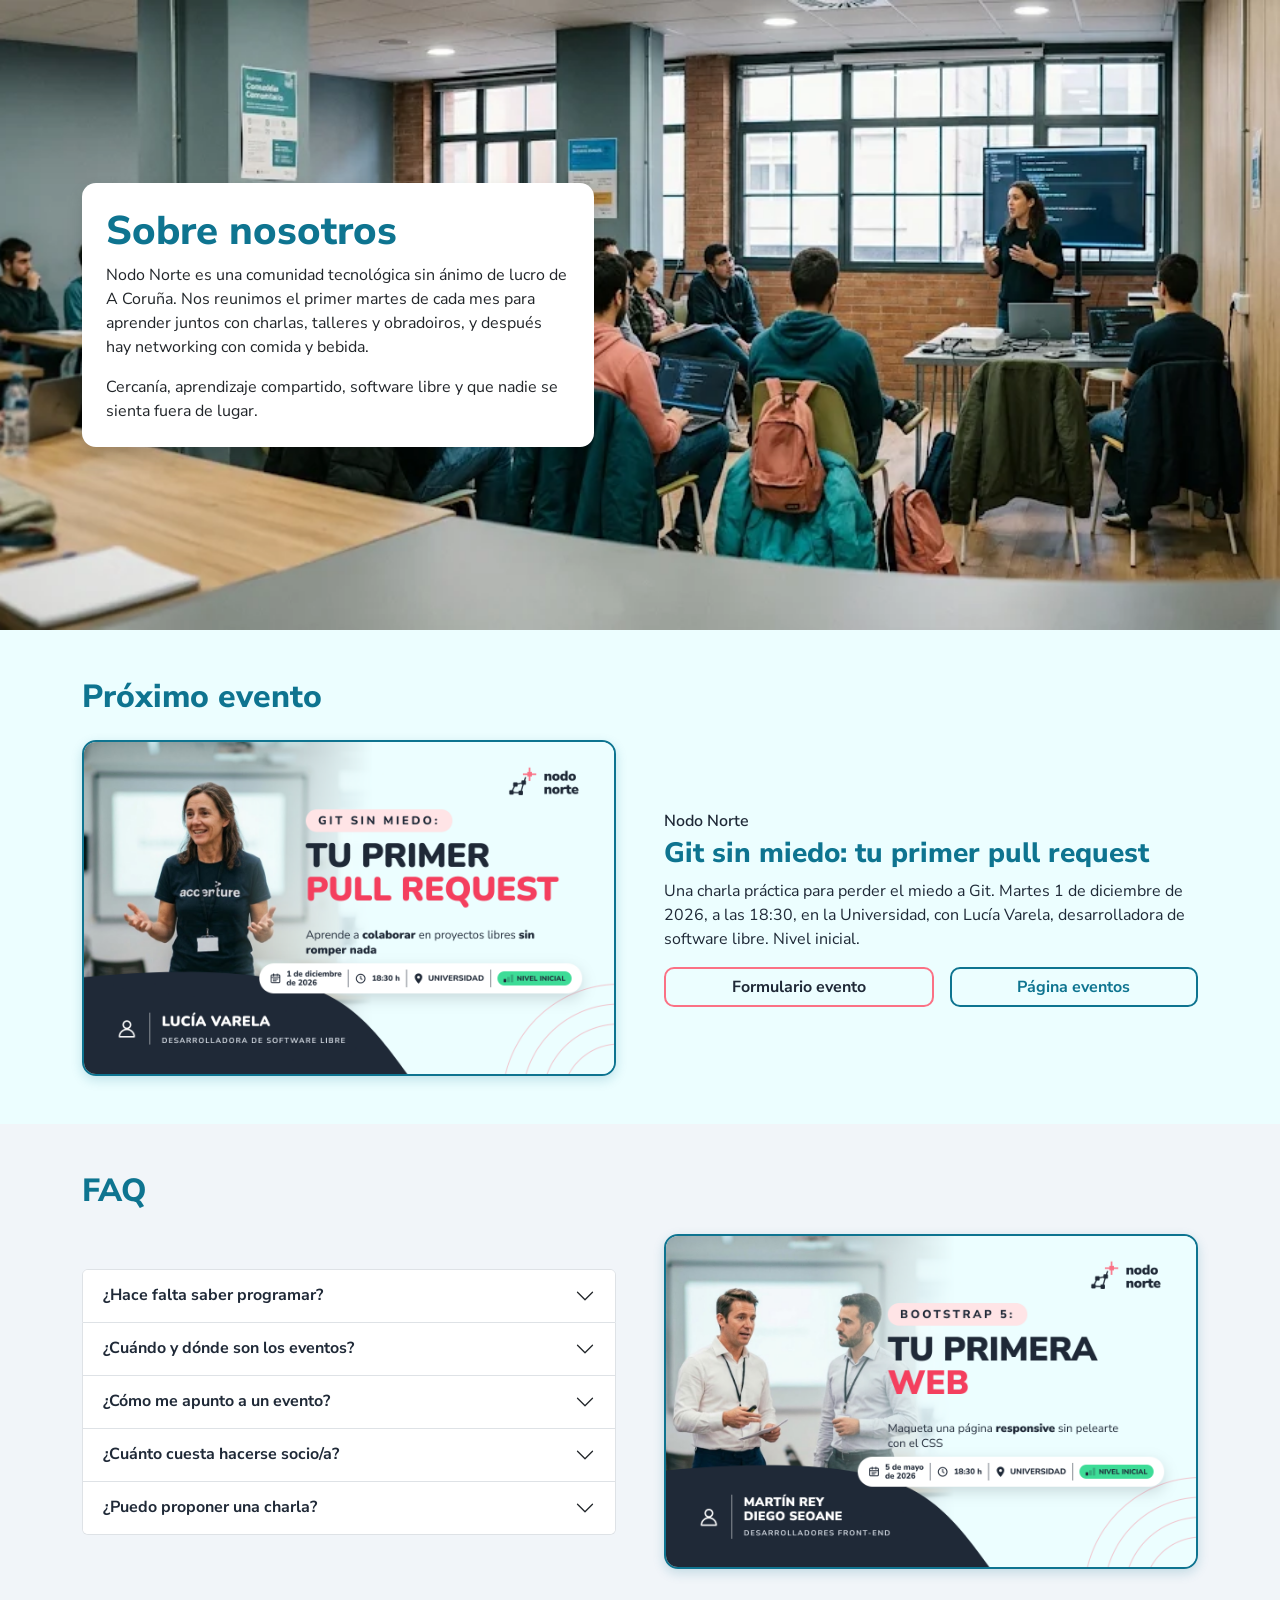
==== index.html @ 73cdeae4 "Añade la validación de los formularios con JavaScript y el aviso de envío con toast de Bootstrap" ====
<!DOCTYPE html>
<html lang="es">

<head>
    <meta charset="UTF-8">
    <meta name="viewport" content="width=device-width, initial-scale=1.0">
    <title>Nodo Norte</title>
    <link href="https://fonts.googleapis.com/css2?family=Nunito+Sans:wght@400;500;600;700;800&display=swap"
        rel="stylesheet">
    <link href="https://cdn.jsdelivr.net/npm/bootstrap@5.3.8/dist/css/bootstrap.min.css" rel="stylesheet">
    <link rel="stylesheet" href="css/estilos.css">
</head>

<body>
    <main>
        <section class="hero d-flex align-items-end align-items-lg-center py-4 py-lg-5">
            <div class="container">
                <div class="card tarjeta-hero shadow p-3 p-lg-4">
                    <h1 class="card-title">Sobre nosotros</h1>
                    <p class="card-text">
                        Nodo Norte es una comunidad tecnológica sin ánimo de lucro de A Coruña.
                        Nos reunimos el primer martes de cada mes para aprender juntos con charlas,
                        talleres y obradoiros, y después hay networking con comida y bebida.
                    </p>
                    <p class="card-text mb-0 d-none d-lg-block">
                        Cercanía, aprendizaje compartido, software libre y que nadie se sienta fuera de lugar.
                    </p>
                </div>
            </div>
        </section>
        <section class="py-5">
            <div class="container">
                <h2 class="mb-4">Próximo evento</h2>
                <div class="row align-items-center g-4 g-lg-5">
                    <div class="col-lg-6">
                        <img src="img/tarjetas/diciembre_1.png" class="img-fluid tarjeta-evento"
                            alt="Tarjeta del evento Git sin miedo: tu primer pull request, martes 1 de diciembre a las 18:30 en la Universidad">
                    </div>
                    <div class="col-lg-6">
                        <p class="mb-1 fw-semibold">Nodo Norte</p>
                        <h3>Git sin miedo: tu primer pull request</h3>
                        <p>
                            Una charla práctica para perder el miedo a Git. Martes 1 de diciembre de 2026,
                            a las 18:30, en la Universidad, con Lucía Varela, desarrolladora de software libre.
                            Nivel inicial.
                        </p>
                        <div class="d-flex gap-3">
                            <button type="button" class="btn btn-acento flex-fill" data-bs-toggle="modal"
                                data-bs-target="#modalInscripcion">Formulario evento</button>
                            <a href="pages/eventos.html" class="btn btn-borde flex-fill">Página eventos</a>
                        </div>
                    </div>
                </div>
            </div>
        </section>
        <section class="py-5 seccion-alterna">
            <div class="container">
                <h2 class="mb-4">FAQ</h2>
                <div class="row align-items-center g-4 g-lg-5">
                    <div class="col-lg-6">
                        <div class="accordion" id="faq">
                            <div class="accordion-item">
                                <h3 class="accordion-header">
                                    <button class="accordion-button collapsed" type="button" data-bs-toggle="collapse"
                                        data-bs-target="#faq1" aria-expanded="false" aria-controls="faq1">
                                        ¿Hace falta saber programar?
                                    </button>
                                </h3>
                                <div id="faq1" class="accordion-collapse collapse" data-bs-parent="#faq">
                                    <div class="accordion-body">
                                        No. Cada evento tiene un nivel: inicial, medio o avanzado. Los de nivel
                                        inicial son para quien empieza y no hace falta saber programar.
                                    </div>
                                </div>
                            </div>
                            <div class="accordion-item">
                                <h3 class="accordion-header">
                                    <button class="accordion-button collapsed" type="button" data-bs-toggle="collapse"
                                        data-bs-target="#faq2" aria-expanded="false" aria-controls="faq2">
                                        ¿Cuándo y dónde son los eventos?
                                    </button>
                                </h3>
                                <div id="faq2" class="accordion-collapse collapse" data-bs-parent="#faq">
                                    <div class="accordion-body">
                                        El primer martes de cada mes, con algún evento extra de vez en cuando. Nos
                                        reunimos en tres sedes: la Universidad, Singular y Wekco (Mesoiro). Después
                                        de cada evento hay networking con comida y bebida.
                                    </div>
                                </div>
                            </div>
                            <div class="accordion-item">
                                <h3 class="accordion-header">
                                    <button class="accordion-button collapsed" type="button" data-bs-toggle="collapse"
                                        data-bs-target="#faq3" aria-expanded="false" aria-controls="faq3">
                                        ¿Cómo me apunto a un evento?
                                    </button>
                                </h3>
                                <div id="faq3" class="accordion-collapse collapse" data-bs-parent="#faq">
                                    <div class="accordion-body">
                                        Rellenando el formulario de inscripción con tu nombre, tu correo, tu nivel y
                                        si vienes por primera vez.
                                    </div>
                                </div>
                            </div>
                            <div class="accordion-item">
                                <h3 class="accordion-header">
                                    <button class="accordion-button collapsed" type="button" data-bs-toggle="collapse"
                                        data-bs-target="#faq4" aria-expanded="false" aria-controls="faq4">
                                        ¿Cuánto cuesta hacerse socio/a?
                                    </button>
                                </h3>
                                <div id="faq4" class="accordion-collapse collapse" data-bs-parent="#faq">
                                    <div class="accordion-body">
                                        La cuota es voluntaria: 10 € al año, por transferencia o PayPal. Los socios
                                        tienen plaza asegurada en los talleres y reciben aviso con plazo antes de
                                        que se liberen las plazas.
                                    </div>
                                </div>
                            </div>
                            <div class="accordion-item">
                                <h3 class="accordion-header">
                                    <button class="accordion-button collapsed" type="button" data-bs-toggle="collapse"
                                        data-bs-target="#faq5" aria-expanded="false" aria-controls="faq5">
                                        ¿Puedo proponer una charla?
                                    </button>
                                </h3>
                                <div id="faq5" class="accordion-collapse collapse" data-bs-parent="#faq">
                                    <div class="accordion-body">
                                        Sí, y nos encanta. Cuéntanos el tema, el nivel, si es una charla, un
                                        obradoiro o un taller, cuánto durará y de qué va. Lo tienes todo en la
                                        página <a href="pages/unete.html">Únete</a>.
                                    </div>
                                </div>
                            </div>
                        </div>
                    </div>
                    <div class="col-lg-6">
                        <img src="img/tarjetas/mayo_5.png" class="img-fluid tarjeta-evento"
                            alt="Tarjeta del evento Bootstrap 5: tu primera web, martes 5 de mayo a las 18:30 en la Universidad">
                    </div>
                </div>
            </div>
        </section>
    </main>
    <div class="modal fade" id="modalInscripcion" tabindex="-1" aria-labelledby="tituloInscripcion" aria-hidden="true">
        <div class="modal-dialog modal-dialog-centered modal-dialog-scrollable modal-fullscreen-sm-down">
            <form class="modal-content" id="formInscripcion" novalidate>
                <header class="modal-header">
                    <h2 class="modal-title h4" id="tituloInscripcion">Inscripción al evento</h2>
                    <button type="button" class="btn-close" data-bs-dismiss="modal" aria-label="Cerrar"></button>
                </header>
                <div class="modal-body">
                    <p>
                        Git sin miedo: tu primer pull request, el martes 1 de diciembre. Después del evento hay
                        networking con comida y bebida.
                    </p>
                    <div class="mb-3">
                        <label for="nombre" class="form-label">Nombre</label>
                        <input type="text" class="form-control" id="nombre" name="nombre" autocomplete="name"
                            placeholder="Ej.: Lucía Varela" required>
                        <span class="invalid-feedback">Escribe tu nombre.</span>
                    </div>
                    <div class="mb-3">
                        <label for="correo" class="form-label">Correo electrónico</label>
                        <input type="email" class="form-control" id="correo" name="correo" autocomplete="email"
                            placeholder="nombre@correo.com" required>
                        <span class="invalid-feedback">Escribe un correo válido, por ejemplo nombre@correo.com.</span>
                    </div>
                    <div class="mb-3">
                        <label for="nivel" class="form-label">Tu nivel</label>
                        <select class="form-select" id="nivel" name="nivel" required>
                            <option value="" selected disabled>Elige tu nivel</option>
                            <option value="inicial">Inicial</option>
                            <option value="medio">Medio</option>
                            <option value="avanzado">Avanzado</option>
                        </select>
                        <span class="invalid-feedback">Elige un nivel.</span>
                    </div>
                    <div class="form-check">
                        <input class="form-check-input" type="checkbox" id="primeraVez" name="primeraVez">
                        <label class="form-check-label" for="primeraVez">Es la primera vez que vengo</label>
                    </div>
                </div>
                <footer class="modal-footer">
                    <button type="button" class="btn btn-borde" data-bs-dismiss="modal">Cancelar</button>
                    <button type="submit" class="btn btn-acento">Inscribirme</button>
                </footer>
            </form>
        </div>
    </div>
    <div class="toast-container position-fixed bottom-0 end-0 p-3">
        <div id="avisoEnvio" class="toast" role="status" aria-live="polite" aria-atomic="true">
            <div class="toast-header">
                <strong class="me-auto">¡Enviado!</strong>
                <button type="button" class="btn-close" data-bs-dismiss="toast" aria-label="Cerrar"></button>
            </div>
            <div class="toast-body">
                Hemos recibido tu solicitud. ¡Gracias por formar parte de Nodo Norte!
            </div>
        </div>
    </div>
    <script src="https://cdn.jsdelivr.net/npm/bootstrap@5.3.8/dist/js/bootstrap.bundle.min.js"></script>
    <script src="js/validacion.js"></script>
</body>

</html>
---- css/estilos.css ----
:root {
    /* Colores */
    --color-principal: #0E7490;
    --color-fondo: #ECFEFF;
    --color-acento: #FB7185;
    --color-texto: #1F2937;
    --color-gris-claro: #F1F5F9;

    /* Tipografía */
    --fuente-principal: 'Nunito Sans', sans-serif;
}

header {
    background-color: var(--color-principal);
}

body {
    font-family: var(--fuente-principal);
    color: var(--color-texto);
    background-color: var(--color-fondo);
}

h1,
h2,
h3 {
    font-weight: 800;
    color: var(--color-principal);
}

.hero {
    background-image: url("../img/hero/imagenHeroMovil.webp");
    background-size: cover;
    background-position: center top;
    min-height: 80vh;
}

@media (min-width: 992px) {
    .hero {
        background-image: url("../img/hero/imagenHero.webp");
        background-position: center right;
        min-height: 70vh;
    }
}

.card {
    border: 0;
    border-radius: 14px;
}

.card-title {
    font-weight: 800;
    color: var(--color-principal);
}

.tarjeta-hero {
    max-width: 32rem;
}

.btn-borde {
    background-color: transparent;
    color: var(--color-principal);
    border: 2px solid var(--color-principal);
    border-radius: 10px;
    font-weight: 700;
}

.btn-borde:hover {
    background-color: var(--color-principal);
    color: #fff;
}

.btn-acento {
    background-color: transparent;
    color: var(--color-texto);
    border: 2px solid var(--color-acento);
    border-radius: 10px;
    font-weight: 700;
}

.btn-acento:hover {
    background-color: var(--color-acento);
    border-color: var(--color-acento);
    color: var(--color-texto);
}

.tarjeta-evento {
    border: 2px solid var(--color-principal);
    border-radius: 14px;
    box-shadow: 0 4px 12px rgba(14, 116, 144, 0.2);
}

.seccion-alterna {
    background-color: var(--color-gris-claro);
}

.accordion {
    --bs-accordion-btn-color: var(--color-texto);
    --bs-accordion-active-color: var(--color-principal);
    --bs-accordion-active-bg: var(--color-fondo);
    --bs-accordion-btn-focus-border-color: var(--color-principal);
    --bs-accordion-btn-focus-box-shadow: 0 0 0 0.25rem #FFE4E8;
}

.accordion-button {
    font-weight: 700;
}

.form-control:focus,
.form-select:focus {
    border-color: var(--color-principal);
    box-shadow: 0 0 0 0.25rem #FFE4E8;
}

.form-check-input:checked {
    background-color: var(--color-principal);
    border-color: var(--color-principal);
}

.form-check-input:focus {
    border-color: var(--color-principal);
    box-shadow: 0 0 0 0.25rem #FFE4E8;
}

.modal-header {
    background-color: transparent;
}

.modal-title {
    font-weight: 800;
    color: var(--color-principal);
}

.toast {
    border: 2px solid var(--color-principal);
    border-radius: 14px;
}
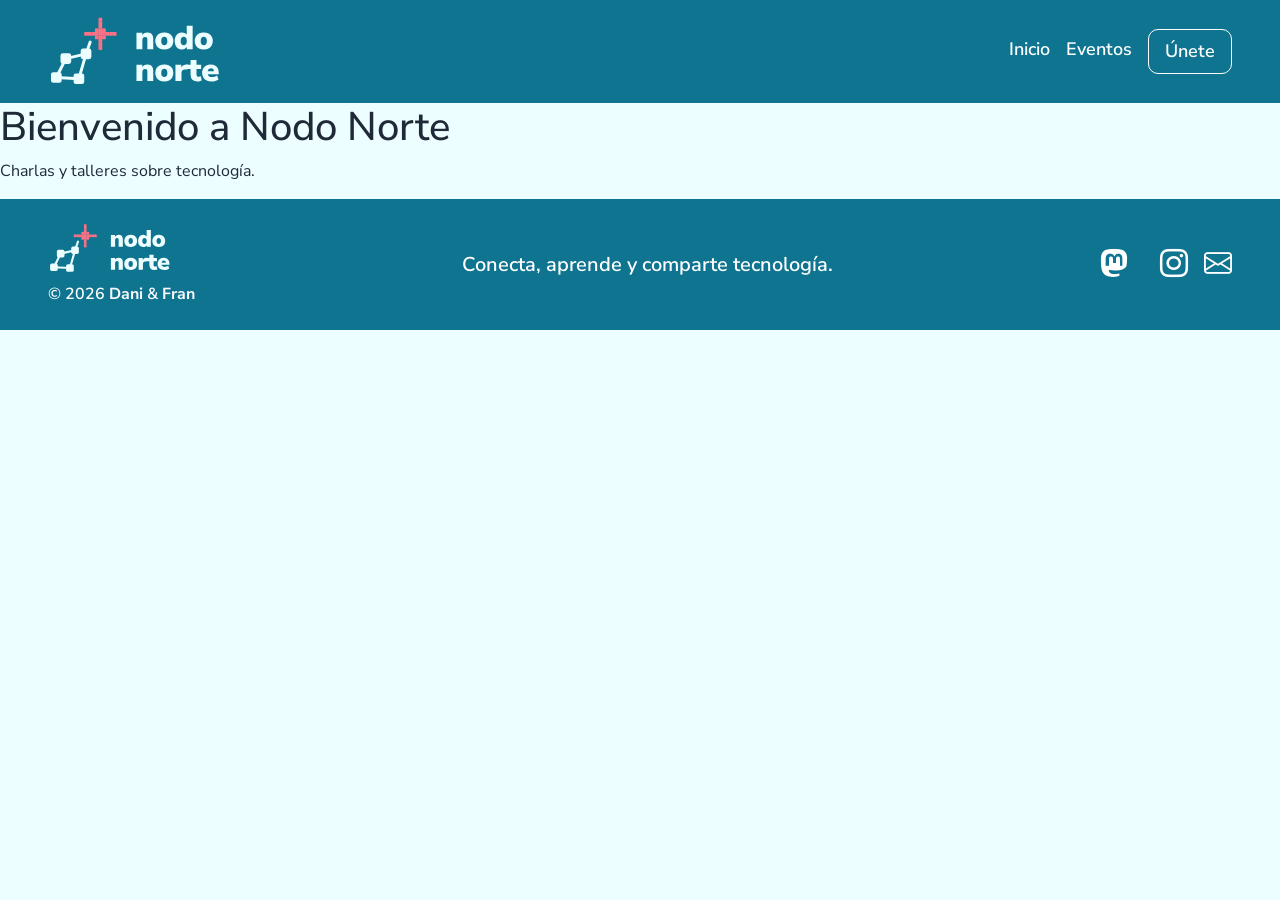
==== commit a285c487: "Añade cabecera y footer responsive con Bootstrap" ====
--- a/index.html
+++ b/index.html
@@ -7,200 +7,88 @@
     <title>Nodo Norte</title>
     <link href="https://fonts.googleapis.com/css2?family=Nunito+Sans:wght@400;500;600;700;800&display=swap"
         rel="stylesheet">
+    <!-- Bootstrap: estilos, distribución responsive y componentes -->
     <link href="https://cdn.jsdelivr.net/npm/bootstrap@5.3.8/dist/css/bootstrap.min.css" rel="stylesheet">
+    <!-- Bootstrap Icons: biblioteca de iconos, incluidas redes sociales -->
+    <link rel="stylesheet" href="https://cdn.jsdelivr.net/npm/bootstrap-icons@1.13.2/font/bootstrap-icons.min.css">
     <link rel="stylesheet" href="css/estilos.css">
 </head>
 
 <body>
+    <!-- El header ocupa todo el ancho y organiza directamente el logo y el menú.
+         flex-column los coloca en columna; flex-sm-row, en fila desde sm (576px).
+         justify-content-between los separa a ambos lados cuando están en fila.
+         gap-3 los separa 1rem y align-items-center los centra en el eje transversal.
+         px-3 añade 1rem de espacio interior lateral; px-sm-5 lo amplía a 3rem desde sm.
+         py-3 añade 1rem de espacio interior arriba y abajo. -->
+    <header
+        class="container-fluid d-flex flex-column flex-sm-row justify-content-between align-items-center gap-3 px-3 px-sm-5 py-3">
+        <a href="index.html" class="marca">
+            <img src="img/logos/completo/logo-completo-oscuro.svg" alt="Nodo Norte - Comunidad tecnológica">
+        </a>
+
+        <!-- Enlaces en fila, separados por 1rem (gap-3) y centrados verticalmente. -->
+        <nav class="d-flex gap-3 align-items-center">
+            <a href="index.html">Inicio</a>
+            <a href="eventos.html">Eventos</a>
+            <a href="unete.html" class="enlace-unete">Únete</a>
+        </nav>
+    </header>
+
     <main>
-        <section class="hero d-flex align-items-end align-items-lg-center py-4 py-lg-5">
-            <div class="container">
-                <div class="card tarjeta-hero shadow p-3 p-lg-4">
-                    <h1 class="card-title">Sobre nosotros</h1>
-                    <p class="card-text">
-                        Nodo Norte es una comunidad tecnológica sin ánimo de lucro de A Coruña.
-                        Nos reunimos el primer martes de cada mes para aprender juntos con charlas,
-                        talleres y obradoiros, y después hay networking con comida y bebida.
-                    </p>
-                    <p class="card-text mb-0 d-none d-lg-block">
-                        Cercanía, aprendizaje compartido, software libre y que nadie se sienta fuera de lugar.
-                    </p>
-                </div>
-            </div>
-        </section>
-        <section class="py-5">
-            <div class="container">
-                <h2 class="mb-4">Próximo evento</h2>
-                <div class="row align-items-center g-4 g-lg-5">
-                    <div class="col-lg-6">
-                        <img src="img/tarjetas/diciembre_1.png" class="img-fluid tarjeta-evento"
-                            alt="Tarjeta del evento Git sin miedo: tu primer pull request, martes 1 de diciembre a las 18:30 en la Universidad">
-                    </div>
-                    <div class="col-lg-6">
-                        <p class="mb-1 fw-semibold">Nodo Norte</p>
-                        <h3>Git sin miedo: tu primer pull request</h3>
-                        <p>
-                            Una charla práctica para perder el miedo a Git. Martes 1 de diciembre de 2026,
-                            a las 18:30, en la Universidad, con Lucía Varela, desarrolladora de software libre.
-                            Nivel inicial.
-                        </p>
-                        <div class="d-flex gap-3">
-                            <button type="button" class="btn btn-acento flex-fill" data-bs-toggle="modal"
-                                data-bs-target="#modalInscripcion">Formulario evento</button>
-                            <a href="pages/eventos.html" class="btn btn-borde flex-fill">Página eventos</a>
-                        </div>
-                    </div>
-                </div>
-            </div>
-        </section>
-        <section class="py-5 seccion-alterna">
-            <div class="container">
-                <h2 class="mb-4">FAQ</h2>
-                <div class="row align-items-center g-4 g-lg-5">
-                    <div class="col-lg-6">
-                        <div class="accordion" id="faq">
-                            <div class="accordion-item">
-                                <h3 class="accordion-header">
-                                    <button class="accordion-button collapsed" type="button" data-bs-toggle="collapse"
-                                        data-bs-target="#faq1" aria-expanded="false" aria-controls="faq1">
-                                        ¿Hace falta saber programar?
-                                    </button>
-                                </h3>
-                                <div id="faq1" class="accordion-collapse collapse" data-bs-parent="#faq">
-                                    <div class="accordion-body">
-                                        No. Cada evento tiene un nivel: inicial, medio o avanzado. Los de nivel
-                                        inicial son para quien empieza y no hace falta saber programar.
-                                    </div>
-                                </div>
-                            </div>
-                            <div class="accordion-item">
-                                <h3 class="accordion-header">
-                                    <button class="accordion-button collapsed" type="button" data-bs-toggle="collapse"
-                                        data-bs-target="#faq2" aria-expanded="false" aria-controls="faq2">
-                                        ¿Cuándo y dónde son los eventos?
-                                    </button>
-                                </h3>
-                                <div id="faq2" class="accordion-collapse collapse" data-bs-parent="#faq">
-                                    <div class="accordion-body">
-                                        El primer martes de cada mes, con algún evento extra de vez en cuando. Nos
-                                        reunimos en tres sedes: la Universidad, Singular y Wekco (Mesoiro). Después
-                                        de cada evento hay networking con comida y bebida.
-                                    </div>
-                                </div>
-                            </div>
-                            <div class="accordion-item">
-                                <h3 class="accordion-header">
-                                    <button class="accordion-button collapsed" type="button" data-bs-toggle="collapse"
-                                        data-bs-target="#faq3" aria-expanded="false" aria-controls="faq3">
-                                        ¿Cómo me apunto a un evento?
-                                    </button>
-                                </h3>
-                                <div id="faq3" class="accordion-collapse collapse" data-bs-parent="#faq">
-                                    <div class="accordion-body">
-                                        Rellenando el formulario de inscripción con tu nombre, tu correo, tu nivel y
-                                        si vienes por primera vez.
-                                    </div>
-                                </div>
-                            </div>
-                            <div class="accordion-item">
-                                <h3 class="accordion-header">
-                                    <button class="accordion-button collapsed" type="button" data-bs-toggle="collapse"
-                                        data-bs-target="#faq4" aria-expanded="false" aria-controls="faq4">
-                                        ¿Cuánto cuesta hacerse socio/a?
-                                    </button>
-                                </h3>
-                                <div id="faq4" class="accordion-collapse collapse" data-bs-parent="#faq">
-                                    <div class="accordion-body">
-                                        La cuota es voluntaria: 10 € al año, por transferencia o PayPal. Los socios
-                                        tienen plaza asegurada en los talleres y reciben aviso con plazo antes de
-                                        que se liberen las plazas.
-                                    </div>
-                                </div>
-                            </div>
-                            <div class="accordion-item">
-                                <h3 class="accordion-header">
-                                    <button class="accordion-button collapsed" type="button" data-bs-toggle="collapse"
-                                        data-bs-target="#faq5" aria-expanded="false" aria-controls="faq5">
-                                        ¿Puedo proponer una charla?
-                                    </button>
-                                </h3>
-                                <div id="faq5" class="accordion-collapse collapse" data-bs-parent="#faq">
-                                    <div class="accordion-body">
-                                        Sí, y nos encanta. Cuéntanos el tema, el nivel, si es una charla, un
-                                        obradoiro o un taller, cuánto durará y de qué va. Lo tienes todo en la
-                                        página <a href="pages/unete.html">Únete</a>.
-                                    </div>
-                                </div>
-                            </div>
-                        </div>
-                    </div>
-                    <div class="col-lg-6">
-                        <img src="img/tarjetas/mayo_5.png" class="img-fluid tarjeta-evento"
-                            alt="Tarjeta del evento Bootstrap 5: tu primera web, martes 5 de mayo a las 18:30 en la Universidad">
-                    </div>
-                </div>
-            </div>
-        </section>
+        <h1>Bienvenido a Nodo Norte</h1>
+        <p>Charlas y talleres sobre tecnología.</p>
     </main>
-    <div class="modal fade" id="modalInscripcion" tabindex="-1" aria-labelledby="tituloInscripcion" aria-hidden="true">
-        <div class="modal-dialog modal-dialog-centered modal-dialog-scrollable modal-fullscreen-sm-down">
-            <form class="modal-content" id="formInscripcion" novalidate>
-                <header class="modal-header">
-                    <h2 class="modal-title h4" id="tituloInscripcion">Inscripción al evento</h2>
-                    <button type="button" class="btn-close" data-bs-dismiss="modal" aria-label="Cerrar"></button>
-                </header>
-                <div class="modal-body">
-                    <p>
-                        Git sin miedo: tu primer pull request, el martes 1 de diciembre. Después del evento hay
-                        networking con comida y bebida.
-                    </p>
-                    <div class="mb-3">
-                        <label for="nombre" class="form-label">Nombre</label>
-                        <input type="text" class="form-control" id="nombre" name="nombre" autocomplete="name"
-                            placeholder="Ej.: Lucía Varela" required>
-                        <span class="invalid-feedback">Escribe tu nombre.</span>
-                    </div>
-                    <div class="mb-3">
-                        <label for="correo" class="form-label">Correo electrónico</label>
-                        <input type="email" class="form-control" id="correo" name="correo" autocomplete="email"
-                            placeholder="nombre@correo.com" required>
-                        <span class="invalid-feedback">Escribe un correo válido, por ejemplo nombre@correo.com.</span>
-                    </div>
-                    <div class="mb-3">
-                        <label for="nivel" class="form-label">Tu nivel</label>
-                        <select class="form-select" id="nivel" name="nivel" required>
-                            <option value="" selected disabled>Elige tu nivel</option>
-                            <option value="inicial">Inicial</option>
-                            <option value="medio">Medio</option>
-                            <option value="avanzado">Avanzado</option>
-                        </select>
-                        <span class="invalid-feedback">Elige un nivel.</span>
-                    </div>
-                    <div class="form-check">
-                        <input class="form-check-input" type="checkbox" id="primeraVez" name="primeraVez">
-                        <label class="form-check-label" for="primeraVez">Es la primera vez que vengo</label>
-                    </div>
-                </div>
-                <footer class="modal-footer">
-                    <button type="button" class="btn btn-borde" data-bs-dismiss="modal">Cancelar</button>
-                    <button type="submit" class="btn btn-acento">Inscribirme</button>
-                </footer>
-            </form>
-        </div>
-    </div>
-    <div class="toast-container position-fixed bottom-0 end-0 p-3">
-        <div id="avisoEnvio" class="toast" role="status" aria-live="polite" aria-atomic="true">
-            <div class="toast-header">
-                <strong class="me-auto">¡Enviado!</strong>
-                <button type="button" class="btn-close" data-bs-dismiss="toast" aria-label="Cerrar"></button>
-            </div>
-            <div class="toast-body">
-                Hemos recibido tu solicitud. ¡Gracias por formar parte de Nodo Norte!
-            </div>
-        </div>
-    </div>
-    <script src="https://cdn.jsdelivr.net/npm/bootstrap@5.3.8/dist/js/bootstrap.bundle.min.js"></script>
-    <script src="js/validacion.js"></script>
+
+    <!-- d-flex activa la distribución flexible.
+     flex-column coloca los bloques en columna en pantallas menores de 576px.
+     flex-sm-row los coloca en fila desde 576px.
+     gap-3: deja 1rem entre bloques.
+     px-3: espacio interior lateral de 1rem.
+     px-sm-5: desde 576px, el espacio lateral pasa a 3rem.
+     py-4: espacio interior de 1.5rem arriba y abajo. -->
+    <footer
+        class="container-fluid d-flex flex-column flex-sm-row justify-content-between align-items-center gap-3 px-3 px-sm-5 py-4">
+        <!-- Agrupa el logo y la autoría.
+     mb-0 elimina el margen inferior del párrafo. -->
+        <p class="mb-0">
+            <a href="index.html" class="marca">
+                <img src="img/logos/completo/logo-completo-oscuro.svg" alt="Nodo Norte - Comunidad tecnológica">
+            </a>
+            <!-- d-block coloca la autoría debajo del logo.
+     mt-2 añade una separación superior de 0.5rem. -->
+            <span class="d-block mt-2 fw-semibold">&copy; 2026
+                <a href="https://www.linkedin.com/in/danidiazcanosa/" target="_blank" rel="noopener noreferrer"
+                    class="link-light fw-bold link-underline-opacity-0 link-underline-opacity-100-hover">Dani</a>
+                &amp;
+                <a href="https://www.linkedin.com/in/francisco-punal/" target="_blank" rel="noopener noreferrer"
+                    class="link-light fw-bold link-underline-opacity-0 link-underline-opacity-100-hover">Fran</a>
+            </span>
+        </p>
+        <!-- mb-0: quita el margen debajo del lema. -->
+        <p class="mb-0 fs-5 fw-semibold">
+            Conecta, aprende y comparte tecnología.</p>
+        <!-- Redes y correo: enlaces provisionales con href="#".
+     d-flex coloca los iconos en fila y gap-3 los separa 1rem.
+     fs-3 establece su tamaño y las clases bi muestran cada icono.
+     aria-label da nombre al enlace.
+     aria-hidden evita que el lector de pantalla anuncie también el icono. -->
+        <nav class="d-flex gap-3 fs-3">
+            <a href="#" class="red-social" aria-label="Mastodon">
+                <span class="bi bi-mastodon" aria-hidden="true"></span>
+            </a>
+            <a href="#" class="red-social" aria-label="Bluesky">
+                <span class="bi bi-bluesky" aria-hidden="true"></span>
+            </a>
+            <a href="#" class="red-social" aria-label="Instagram">
+                <span class="bi bi-instagram" aria-hidden="true"></span>
+            </a>
+            <a href="#" class="red-social" aria-label="Correo electrónico">
+                <span class="bi bi-envelope" aria-hidden="true"></span>
+            </a>
+        </nav>
+    </footer>
+
 </body>
 
 </html>
--- a/css/estilos.css
+++ b/css/estilos.css
@@ -10,8 +10,17 @@
     --fuente-principal: 'Nunito Sans', sans-serif;
 }
 
-header {
+/* Aplica los colores solo al header y footer principales,
+   sin afectar a los que están dentro del formulario modal. */
+body>header,
+body>footer {
     background-color: var(--color-principal);
+    color: white;
+}
+
+/* Logo más pequeño en el footer */
+footer .marca img {
+    width: 8rem;
 }
 
 body {
@@ -20,117 +29,66 @@
     background-color: var(--color-fondo);
 }
 
-h1,
-h2,
-h3 {
-    font-weight: 800;
+/* width establece su tamaño y max-width evita que supere el ancho de su contenedor */
+.marca img {
+    width: 11.25rem;
+    max-width: 100%;
+    height: auto;
+    /* Suaviza la aparición del brillo */
+    transition: filter 0.2s ease;
+}
+
+
+/* Resalta la silueta del logo con un brillo blanco suave */
+.marca:hover img {
+    filter: drop-shadow(0 0 4px rgb(255 255 255 / 45%));
+}
+
+header nav a {
+    color: white;
+    text-decoration: none;
+    font-size: 1.125rem;
+    font-weight: 600;
+}
+
+header nav .enlace-unete {
+    padding: 0.5rem 1rem;
+    border: 1px solid white;
+    border-radius: 0.625rem;
+    /* Suaviza el cambio de fondo y texto durante 0,2 segundos */
+    transition: background-color 0.2s ease, color 0.2s ease;
+}
+
+/* La línea empieza con ancho 0% y crece hasta 100% en 0,2 segundos */
+header nav a:not(.enlace-unete) {
+    background-image: linear-gradient(white, white);
+    background-repeat: no-repeat;
+    background-position: left bottom;
+    background-size: 0% 2px;
+    padding-bottom: 0.25rem;
+    transition: background-size 0.2s ease;
+}
+
+/* :not(.enlace-unete) excluye el botón «Únete».
+  :hover se activa al pasar el ratón */
+header nav a:not(.enlace-unete):hover {
+    background-size: 100% 2px;
+}
+
+/* rellenar de blanco y cambiar el texto a turquesa*/
+header nav .enlace-unete:hover {
+    background-color: white;
     color: var(--color-principal);
 }
 
-.hero {
-    background-image: url("../img/hero/imagenHeroMovil.webp");
-    background-size: cover;
-    background-position: center top;
-    min-height: 80vh;
+/* Enlaces de redes sin fondo ni subrayado */
+.red-social {
+    color: white;
+    text-decoration: none;
+    transition: filter 0.2s ease;
 }
 
-@media (min-width: 992px) {
-    .hero {
-        background-image: url("../img/hero/imagenHero.webp");
-        background-position: center right;
-        min-height: 70vh;
-    }
-}
-
-.card {
-    border: 0;
-    border-radius: 14px;
-}
-
-.card-title {
-    font-weight: 800;
-    color: var(--color-principal);
-}
-
-.tarjeta-hero {
-    max-width: 32rem;
-}
-
-.btn-borde {
-    background-color: transparent;
-    color: var(--color-principal);
-    border: 2px solid var(--color-principal);
-    border-radius: 10px;
-    font-weight: 700;
-}
-
-.btn-borde:hover {
-    background-color: var(--color-principal);
-    color: #fff;
-}
-
-.btn-acento {
-    background-color: transparent;
-    color: var(--color-texto);
-    border: 2px solid var(--color-acento);
-    border-radius: 10px;
-    font-weight: 700;
-}
-
-.btn-acento:hover {
-    background-color: var(--color-acento);
-    border-color: var(--color-acento);
-    color: var(--color-texto);
-}
-
-.tarjeta-evento {
-    border: 2px solid var(--color-principal);
-    border-radius: 14px;
-    box-shadow: 0 4px 12px rgba(14, 116, 144, 0.2);
-}
-
-.seccion-alterna {
-    background-color: var(--color-gris-claro);
-}
-
-.accordion {
-    --bs-accordion-btn-color: var(--color-texto);
-    --bs-accordion-active-color: var(--color-principal);
-    --bs-accordion-active-bg: var(--color-fondo);
-    --bs-accordion-btn-focus-border-color: var(--color-principal);
-    --bs-accordion-btn-focus-box-shadow: 0 0 0 0.25rem #FFE4E8;
-}
-
-.accordion-button {
-    font-weight: 700;
-}
-
-.form-control:focus,
-.form-select:focus {
-    border-color: var(--color-principal);
-    box-shadow: 0 0 0 0.25rem #FFE4E8;
-}
-
-.form-check-input:checked {
-    background-color: var(--color-principal);
-    border-color: var(--color-principal);
-}
-
-.form-check-input:focus {
-    border-color: var(--color-principal);
-    box-shadow: 0 0 0 0.25rem #FFE4E8;
-}
-
-.modal-header {
-    background-color: transparent;
-}
-
-.modal-title {
-    font-weight: 800;
-    color: var(--color-principal);
-}
-
-.toast {
-    border: 2px solid var(--color-principal);
-    border-radius: 14px;
+/* Brillo discreto al pasar el ratón */
+.red-social:hover {
+    filter: drop-shadow(0 0 5px rgb(255 255 255 / 75%));
 }
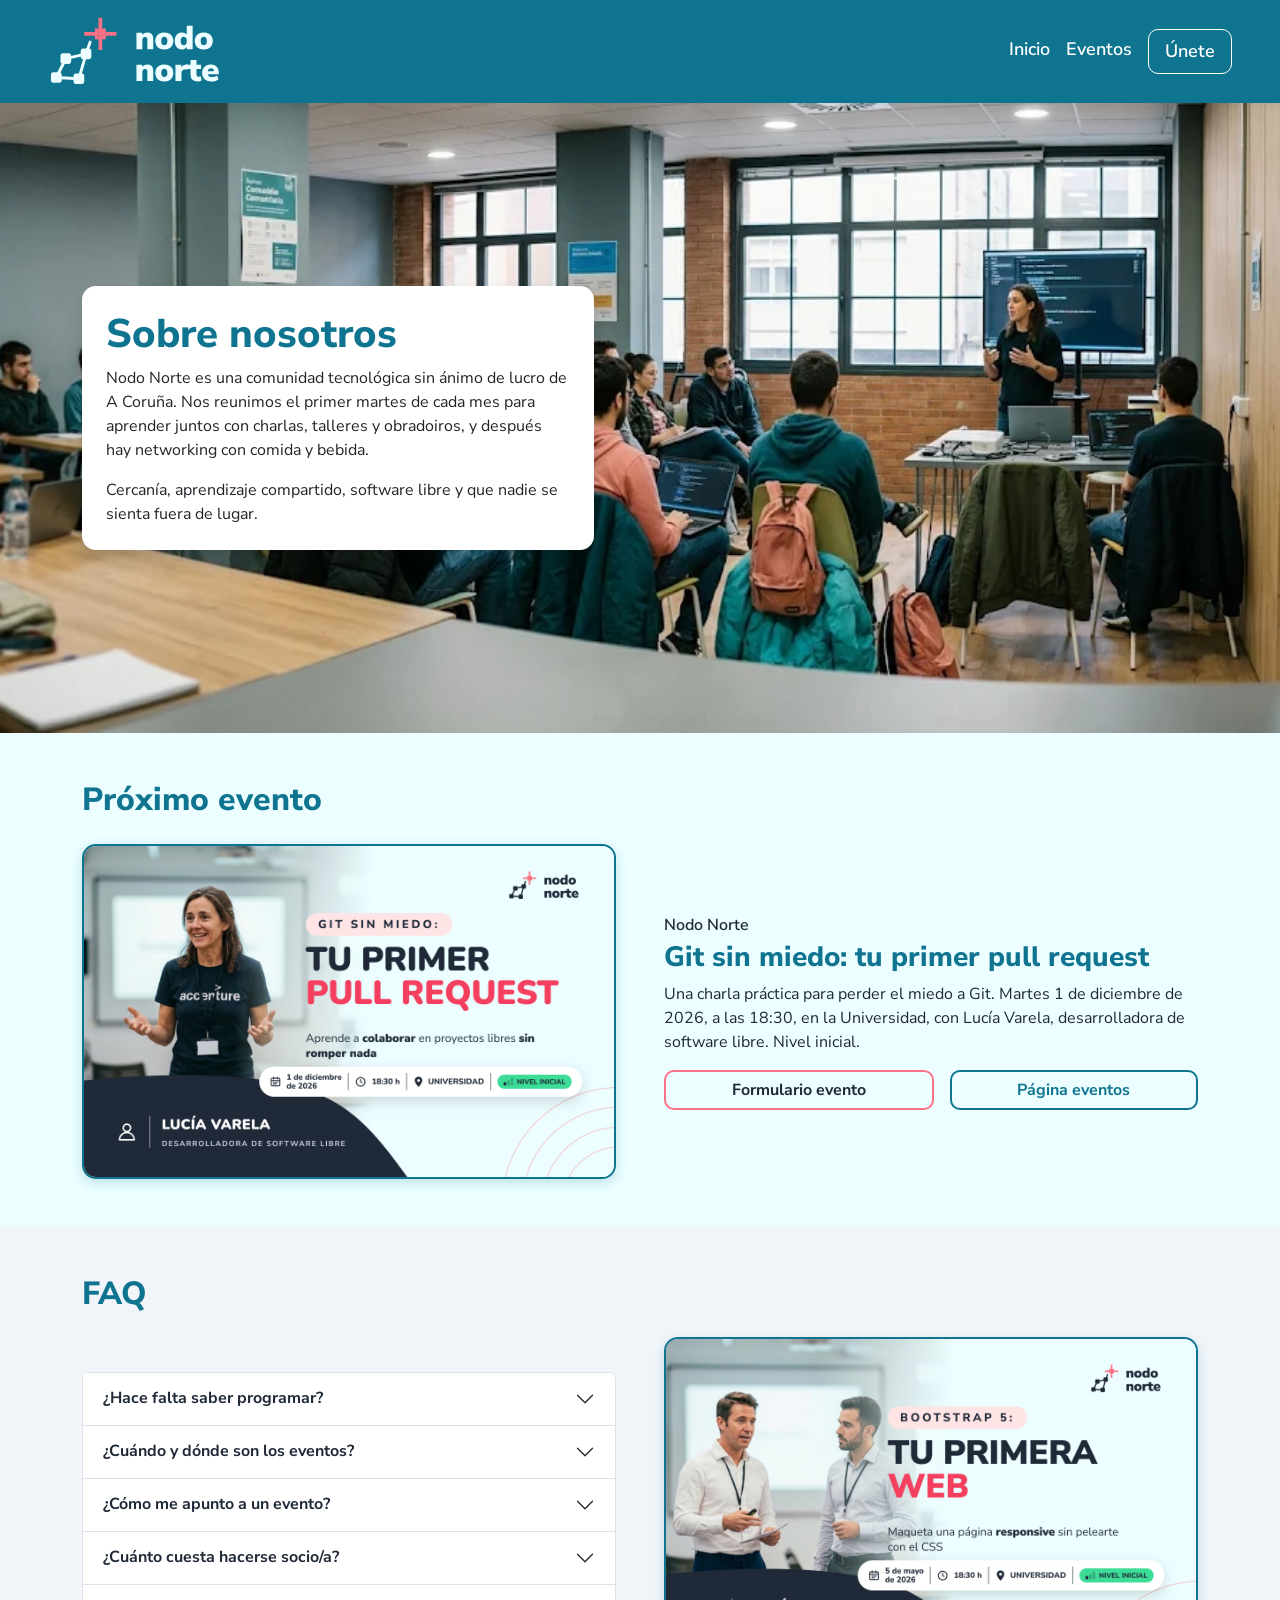
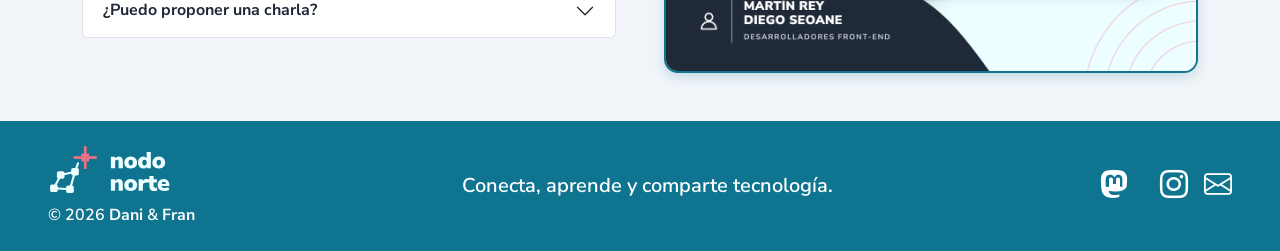
==== commit df169064: "Integra el contenido de Inicio con la cabecera y el footer" ====
--- a/index.html
+++ b/index.html
@@ -30,14 +30,140 @@
         <!-- Enlaces en fila, separados por 1rem (gap-3) y centrados verticalmente. -->
         <nav class="d-flex gap-3 align-items-center">
             <a href="index.html">Inicio</a>
-            <a href="eventos.html">Eventos</a>
-            <a href="unete.html" class="enlace-unete">Únete</a>
+            <a href="pages/eventos.html">Eventos</a>
+            <a href="pages/unete.html" class="enlace-unete">Únete</a>
         </nav>
     </header>
 
     <main>
-        <h1>Bienvenido a Nodo Norte</h1>
-        <p>Charlas y talleres sobre tecnología.</p>
+        <section class="hero d-flex align-items-end align-items-lg-center py-4 py-lg-5">
+            <div class="container">
+                <div class="card tarjeta-hero shadow p-3 p-lg-4">
+                    <h1 class="card-title">Sobre nosotros</h1>
+                    <p class="card-text">
+                        Nodo Norte es una comunidad tecnológica sin ánimo de lucro de A Coruña.
+                        Nos reunimos el primer martes de cada mes para aprender juntos con charlas,
+                        talleres y obradoiros, y después hay networking con comida y bebida.
+                    </p>
+                    <p class="card-text mb-0 d-none d-lg-block">
+                        Cercanía, aprendizaje compartido, software libre y que nadie se sienta fuera de lugar.
+                    </p>
+                </div>
+            </div>
+        </section>
+        <section class="py-5">
+            <div class="container">
+                <h2 class="mb-4">Próximo evento</h2>
+                <div class="row align-items-center g-4 g-lg-5">
+                    <div class="col-lg-6">
+                        <img src="img/tarjetas/diciembre_1.png" class="img-fluid tarjeta-evento"
+                            alt="Tarjeta del evento Git sin miedo: tu primer pull request, martes 1 de diciembre a las 18:30 en la Universidad">
+                    </div>
+                    <div class="col-lg-6">
+                        <p class="mb-1 fw-semibold">Nodo Norte</p>
+                        <h3>Git sin miedo: tu primer pull request</h3>
+                        <p>
+                            Una charla práctica para perder el miedo a Git. Martes 1 de diciembre de 2026,
+                            a las 18:30, en la Universidad, con Lucía Varela, desarrolladora de software libre.
+                            Nivel inicial.
+                        </p>
+                        <div class="d-flex gap-3">
+                            <button type="button" class="btn btn-acento flex-fill" data-bs-toggle="modal"
+                                data-bs-target="#modalInscripcion">Formulario evento</button>
+                            <a href="pages/eventos.html" class="btn btn-borde flex-fill">Página eventos</a>
+                        </div>
+                    </div>
+                </div>
+            </div>
+        </section>
+        <section class="py-5 seccion-alterna">
+            <div class="container">
+                <h2 class="mb-4">FAQ</h2>
+                <div class="row align-items-center g-4 g-lg-5">
+                    <div class="col-lg-6">
+                        <div class="accordion" id="faq">
+                            <div class="accordion-item">
+                                <h3 class="accordion-header">
+                                    <button class="accordion-button collapsed" type="button" data-bs-toggle="collapse"
+                                        data-bs-target="#faq1" aria-expanded="false" aria-controls="faq1">
+                                        ¿Hace falta saber programar?
+                                    </button>
+                                </h3>
+                                <div id="faq1" class="accordion-collapse collapse" data-bs-parent="#faq">
+                                    <div class="accordion-body">
+                                        No. Cada evento tiene un nivel: inicial, medio o avanzado. Los de nivel
+                                        inicial son para quien empieza y no hace falta saber programar.
+                                    </div>
+                                </div>
+                            </div>
+                            <div class="accordion-item">
+                                <h3 class="accordion-header">
+                                    <button class="accordion-button collapsed" type="button" data-bs-toggle="collapse"
+                                        data-bs-target="#faq2" aria-expanded="false" aria-controls="faq2">
+                                        ¿Cuándo y dónde son los eventos?
+                                    </button>
+                                </h3>
+                                <div id="faq2" class="accordion-collapse collapse" data-bs-parent="#faq">
+                                    <div class="accordion-body">
+                                        El primer martes de cada mes, con algún evento extra de vez en cuando. Nos
+                                        reunimos en tres sedes: la Universidad, Singular y Wekco (Mesoiro). Después
+                                        de cada evento hay networking con comida y bebida.
+                                    </div>
+                                </div>
+                            </div>
+                            <div class="accordion-item">
+                                <h3 class="accordion-header">
+                                    <button class="accordion-button collapsed" type="button" data-bs-toggle="collapse"
+                                        data-bs-target="#faq3" aria-expanded="false" aria-controls="faq3">
+                                        ¿Cómo me apunto a un evento?
+                                    </button>
+                                </h3>
+                                <div id="faq3" class="accordion-collapse collapse" data-bs-parent="#faq">
+                                    <div class="accordion-body">
+                                        Rellenando el formulario de inscripción con tu nombre, tu correo, tu nivel y
+                                        si vienes por primera vez.
+                                    </div>
+                                </div>
+                            </div>
+                            <div class="accordion-item">
+                                <h3 class="accordion-header">
+                                    <button class="accordion-button collapsed" type="button" data-bs-toggle="collapse"
+                                        data-bs-target="#faq4" aria-expanded="false" aria-controls="faq4">
+                                        ¿Cuánto cuesta hacerse socio/a?
+                                    </button>
+                                </h3>
+                                <div id="faq4" class="accordion-collapse collapse" data-bs-parent="#faq">
+                                    <div class="accordion-body">
+                                        La cuota es voluntaria: 10 € al año, por transferencia o PayPal. Los socios
+                                        tienen plaza asegurada en los talleres y reciben aviso con plazo antes de
+                                        que se liberen las plazas.
+                                    </div>
+                                </div>
+                            </div>
+                            <div class="accordion-item">
+                                <h3 class="accordion-header">
+                                    <button class="accordion-button collapsed" type="button" data-bs-toggle="collapse"
+                                        data-bs-target="#faq5" aria-expanded="false" aria-controls="faq5">
+                                        ¿Puedo proponer una charla?
+                                    </button>
+                                </h3>
+                                <div id="faq5" class="accordion-collapse collapse" data-bs-parent="#faq">
+                                    <div class="accordion-body">
+                                        Sí, y nos encanta. Cuéntanos el tema, el nivel, si es una charla, un
+                                        obradoiro o un taller, cuánto durará y de qué va. Lo tienes todo en la
+                                        página <a href="pages/unete.html">Únete</a>.
+                                    </div>
+                                </div>
+                            </div>
+                        </div>
+                    </div>
+                    <div class="col-lg-6">
+                        <img src="img/tarjetas/mayo_5.png" class="img-fluid tarjeta-evento"
+                            alt="Tarjeta del evento Bootstrap 5: tu primera web, martes 5 de mayo a las 18:30 en la Universidad">
+                    </div>
+                </div>
+            </div>
+        </section>
     </main>
 
     <!-- d-flex activa la distribución flexible.
@@ -89,6 +215,65 @@
         </nav>
     </footer>
 
+    <div class="modal fade" id="modalInscripcion" tabindex="-1" aria-labelledby="tituloInscripcion" aria-hidden="true">
+        <div class="modal-dialog modal-dialog-centered modal-dialog-scrollable modal-fullscreen-sm-down">
+            <form class="modal-content" id="formInscripcion" novalidate>
+                <header class="modal-header">
+                    <h2 class="modal-title h4" id="tituloInscripcion">Inscripción al evento</h2>
+                    <button type="button" class="btn-close" data-bs-dismiss="modal" aria-label="Cerrar"></button>
+                </header>
+                <div class="modal-body">
+                    <p>
+                        Git sin miedo: tu primer pull request, el martes 1 de diciembre. Después del evento hay
+                        networking con comida y bebida.
+                    </p>
+                    <div class="mb-3">
+                        <label for="nombre" class="form-label">Nombre</label>
+                        <input type="text" class="form-control" id="nombre" name="nombre" autocomplete="name"
+                            placeholder="Ej.: Lucía Varela" required>
+                        <span class="invalid-feedback">Escribe tu nombre.</span>
+                    </div>
+                    <div class="mb-3">
+                        <label for="correo" class="form-label">Correo electrónico</label>
+                        <input type="email" class="form-control" id="correo" name="correo" autocomplete="email"
+                            placeholder="nombre@correo.com" required>
+                        <span class="invalid-feedback">Escribe un correo válido, por ejemplo nombre@correo.com.</span>
+                    </div>
+                    <div class="mb-3">
+                        <label for="nivel" class="form-label">Tu nivel</label>
+                        <select class="form-select" id="nivel" name="nivel" required>
+                            <option value="" selected disabled>Elige tu nivel</option>
+                            <option value="inicial">Inicial</option>
+                            <option value="medio">Medio</option>
+                            <option value="avanzado">Avanzado</option>
+                        </select>
+                        <span class="invalid-feedback">Elige un nivel.</span>
+                    </div>
+                    <div class="form-check">
+                        <input class="form-check-input" type="checkbox" id="primeraVez" name="primeraVez">
+                        <label class="form-check-label" for="primeraVez">Es la primera vez que vengo</label>
+                    </div>
+                </div>
+                <footer class="modal-footer">
+                    <button type="button" class="btn btn-borde" data-bs-dismiss="modal">Cancelar</button>
+                    <button type="submit" class="btn btn-acento">Inscribirme</button>
+                </footer>
+            </form>
+        </div>
+    </div>
+    <div class="toast-container position-fixed bottom-0 end-0 p-3">
+        <div id="avisoEnvio" class="toast" role="status" aria-live="polite" aria-atomic="true">
+            <div class="toast-header">
+                <strong class="me-auto">¡Enviado!</strong>
+                <button type="button" class="btn-close" data-bs-dismiss="toast" aria-label="Cerrar"></button>
+            </div>
+            <div class="toast-body">
+                Hemos recibido tu solicitud. ¡Gracias por formar parte de Nodo Norte!
+            </div>
+        </div>
+    </div>
+    <script src="https://cdn.jsdelivr.net/npm/bootstrap@5.3.8/dist/js/bootstrap.bundle.min.js"></script>
+    <script src="js/validacion.js"></script>
 </body>
 
 </html>
--- a/css/estilos.css
+++ b/css/estilos.css
@@ -91,4 +91,119 @@
 /* Brillo discreto al pasar el ratón */
 .red-social:hover {
     filter: drop-shadow(0 0 5px rgb(255 255 255 / 75%));
+}
+
+h1,
+h2,
+h3 {
+    font-weight: 800;
+    color: var(--color-principal);
+}
+
+.hero {
+    background-image: url("../img/hero/imagenHeroMovil.webp");
+    background-size: cover;
+    background-position: center top;
+    min-height: 80vh;
+}
+
+@media (min-width: 992px) {
+    .hero {
+        background-image: url("../img/hero/imagenHero.webp");
+        background-position: center right;
+        min-height: 70vh;
+    }
+}
+
+.card {
+    border: 0;
+    border-radius: 14px;
+}
+
+.card-title {
+    font-weight: 800;
+    color: var(--color-principal);
+}
+
+.tarjeta-hero {
+    max-width: 32rem;
+}
+
+.btn-borde {
+    background-color: transparent;
+    color: var(--color-principal);
+    border: 2px solid var(--color-principal);
+    border-radius: 10px;
+    font-weight: 700;
+}
+
+.btn-borde:hover {
+    background-color: var(--color-principal);
+    color: #fff;
+}
+
+.btn-acento {
+    background-color: transparent;
+    color: var(--color-texto);
+    border: 2px solid var(--color-acento);
+    border-radius: 10px;
+    font-weight: 700;
+}
+
+.btn-acento:hover {
+    background-color: var(--color-acento);
+    border-color: var(--color-acento);
+    color: var(--color-texto);
+}
+
+.tarjeta-evento {
+    border: 2px solid var(--color-principal);
+    border-radius: 14px;
+    box-shadow: 0 4px 12px rgba(14, 116, 144, 0.2);
+}
+
+.seccion-alterna {
+    background-color: var(--color-gris-claro);
+}
+
+.accordion {
+    --bs-accordion-btn-color: var(--color-texto);
+    --bs-accordion-active-color: var(--color-principal);
+    --bs-accordion-active-bg: var(--color-fondo);
+    --bs-accordion-btn-focus-border-color: var(--color-principal);
+    --bs-accordion-btn-focus-box-shadow: 0 0 0 0.25rem #FFE4E8;
+}
+
+.accordion-button {
+    font-weight: 700;
+}
+
+.form-control:focus,
+.form-select:focus {
+    border-color: var(--color-principal);
+    box-shadow: 0 0 0 0.25rem #FFE4E8;
+}
+
+.form-check-input:checked {
+    background-color: var(--color-principal);
+    border-color: var(--color-principal);
+}
+
+.form-check-input:focus {
+    border-color: var(--color-principal);
+    box-shadow: 0 0 0 0.25rem #FFE4E8;
+}
+
+.modal-header {
+    background-color: transparent;
+}
+
+.modal-title {
+    font-weight: 800;
+    color: var(--color-principal);
+}
+
+.toast {
+    border: 2px solid var(--color-principal);
+    border-radius: 14px;
 }
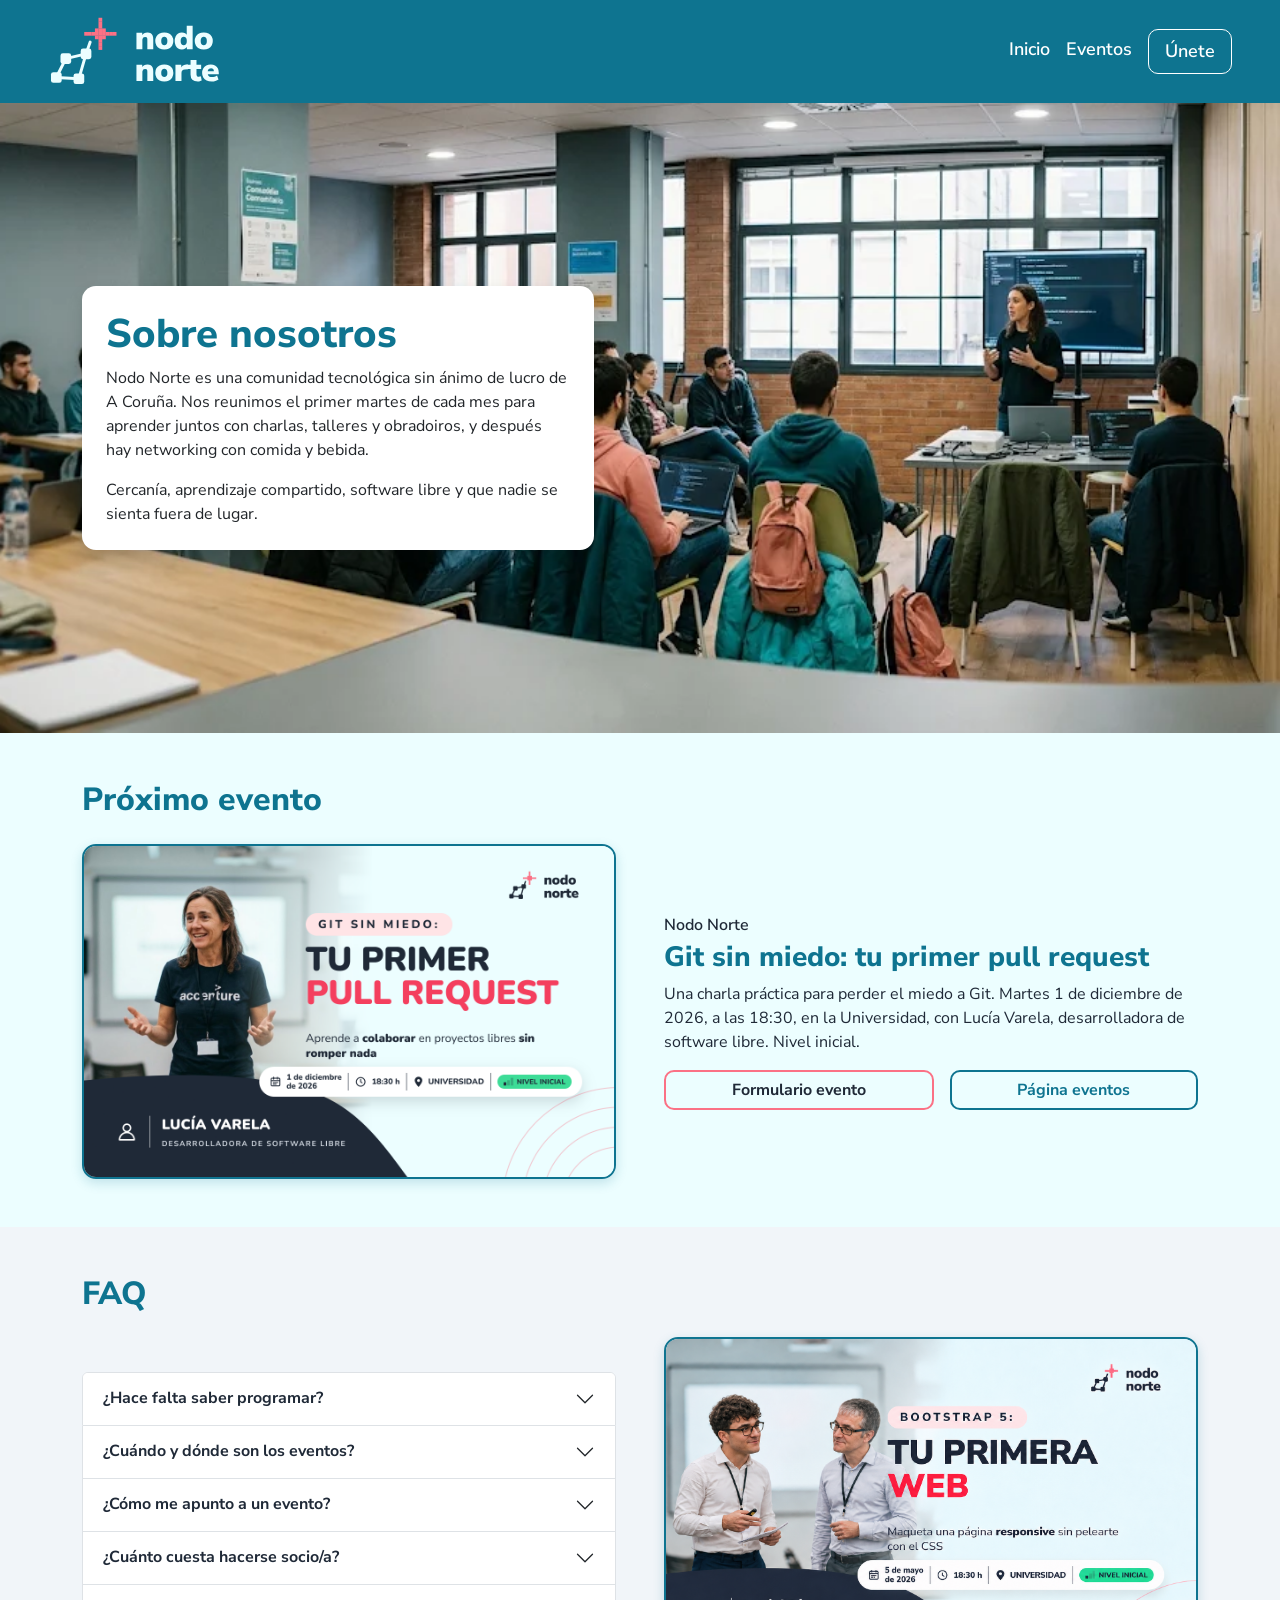
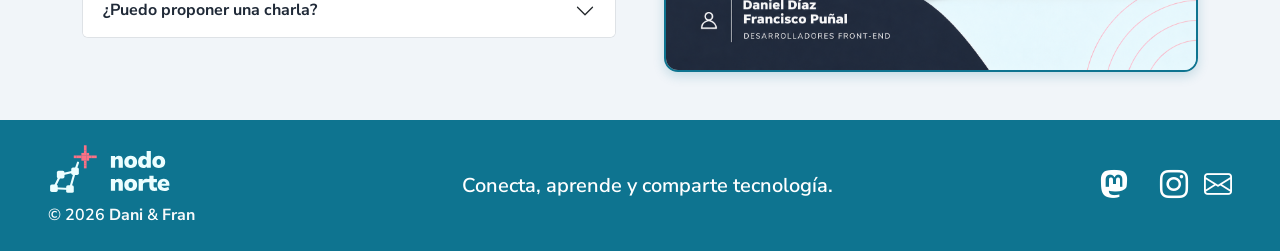
==== commit 5e0ffcc2: "Añade calendario de eventos y corrige accesibilidad de los modales y el FAQ" ====
--- a/index.html
+++ b/index.html
@@ -16,7 +16,8 @@
 
 <body>
     <!-- El header ocupa todo el ancho y organiza directamente el logo y el menú.
-         flex-column los coloca en columna; flex-sm-row, en fila desde sm (576px).
+         flex-column coloca el logo y el menú en columna por debajo de 576px.
+         flex-sm-row los coloca en fila desde 576px.
          justify-content-between los separa a ambos lados cuando están en fila.
          gap-3 los separa 1rem y align-items-center los centra en el eje transversal.
          px-3 añade 1rem de espacio interior lateral; px-sm-5 lo amplía a 3rem desde sm.
@@ -167,14 +168,15 @@
     </main>
 
     <!-- d-flex activa la distribución flexible.
-     flex-column coloca los bloques en columna en pantallas menores de 576px.
-     flex-sm-row los coloca en fila desde 576px.
+     flex-column coloca los bloques en columna en pantallas menores de 768px.
+     flex-md-row coloca los bloques en fila desde 768px.
      gap-3: deja 1rem entre bloques.
      px-3: espacio interior lateral de 1rem.
      px-sm-5: desde 576px, el espacio lateral pasa a 3rem.
-     py-4: espacio interior de 1.5rem arriba y abajo. -->
+     py-4: espacio interior de 1.5rem arriba y abajo.
+     text-center centra el texto; text-md-start lo alinea a la izquierda desde 768px -->
     <footer
-        class="container-fluid d-flex flex-column flex-sm-row justify-content-between align-items-center gap-3 px-3 px-sm-5 py-4">
+        class="container-fluid d-flex flex-column flex-md-row justify-content-between align-items-center gap-3 px-3 px-sm-5 py-4 text-center text-md-start">
         <!-- Agrupa el logo y la autoría.
      mb-0 elimina el margen inferior del párrafo. -->
         <p class="mb-0">
@@ -182,8 +184,9 @@
                 <img src="img/logos/completo/logo-completo-oscuro.svg" alt="Nodo Norte - Comunidad tecnológica">
             </a>
             <!-- d-block coloca la autoría debajo del logo.
-     mt-2 añade una separación superior de 0.5rem. -->
-            <span class="d-block mt-2 fw-semibold">&copy; 2026
+     mt-2 añade una separación superior de 0.5rem.
+     text-nowrap mantiene la autoría en una sola línea, sin saltos. -->
+            <span class="d-block mt-2 fw-semibold text-nowrap">&copy; 2026
                 <a href="https://www.linkedin.com/in/danidiazcanosa/" target="_blank" rel="noopener noreferrer"
                     class="link-light fw-bold link-underline-opacity-0 link-underline-opacity-100-hover">Dani</a>
                 &amp;
@@ -215,7 +218,8 @@
         </nav>
     </footer>
 
-    <div class="modal fade" id="modalInscripcion" tabindex="-1" aria-labelledby="tituloInscripcion" aria-hidden="true">
+    <div class="modal fade" id="modalInscripcion" tabindex="-1" role="dialog" aria-labelledby="tituloInscripcion"
+        aria-hidden="true">
         <div class="modal-dialog modal-dialog-centered modal-dialog-scrollable modal-fullscreen-sm-down">
             <form class="modal-content" id="formInscripcion" novalidate>
                 <header class="modal-header">
--- a/css/estilos.css
+++ b/css/estilos.css
@@ -178,6 +178,11 @@
     font-weight: 700;
 }
 
+/* Enlace del FAQ con contraste suficiente sobre el fondo claro */
+.accordion-body a {
+    color: var(--color-principal);
+}
+
 .form-control:focus,
 .form-select:focus {
     border-color: var(--color-principal);
@@ -206,4 +211,31 @@
 .toast {
     border: 2px solid var(--color-principal);
     border-radius: 14px;
-}+}
+
+/* ===== Página de Eventos ===== */
+
+/* La imagen ocupa el ancho del bloque */
+.imagen-proximo-evento {
+    display: block;
+    width: 100%;
+}
+
+/* Fondo blanco de las tarjetas de eventos anteriores */
+.tarjeta-anterior {
+    background-color: white;
+}
+
+/* Títulos y enlaces de las tarjetas con el color principal */
+.tarjeta-anterior h3,
+.tarjeta-anterior a {
+    color: var(--color-principal);
+}
+
+/* Cabecera del calendario con fondo blanco y texto turquesa */
+.calendario-eventos thead {
+    --bs-table-bg: white;
+    --bs-table-color: var(--color-principal);
+}
+
+/* ===== Fin de estilos de Eventos ===== */
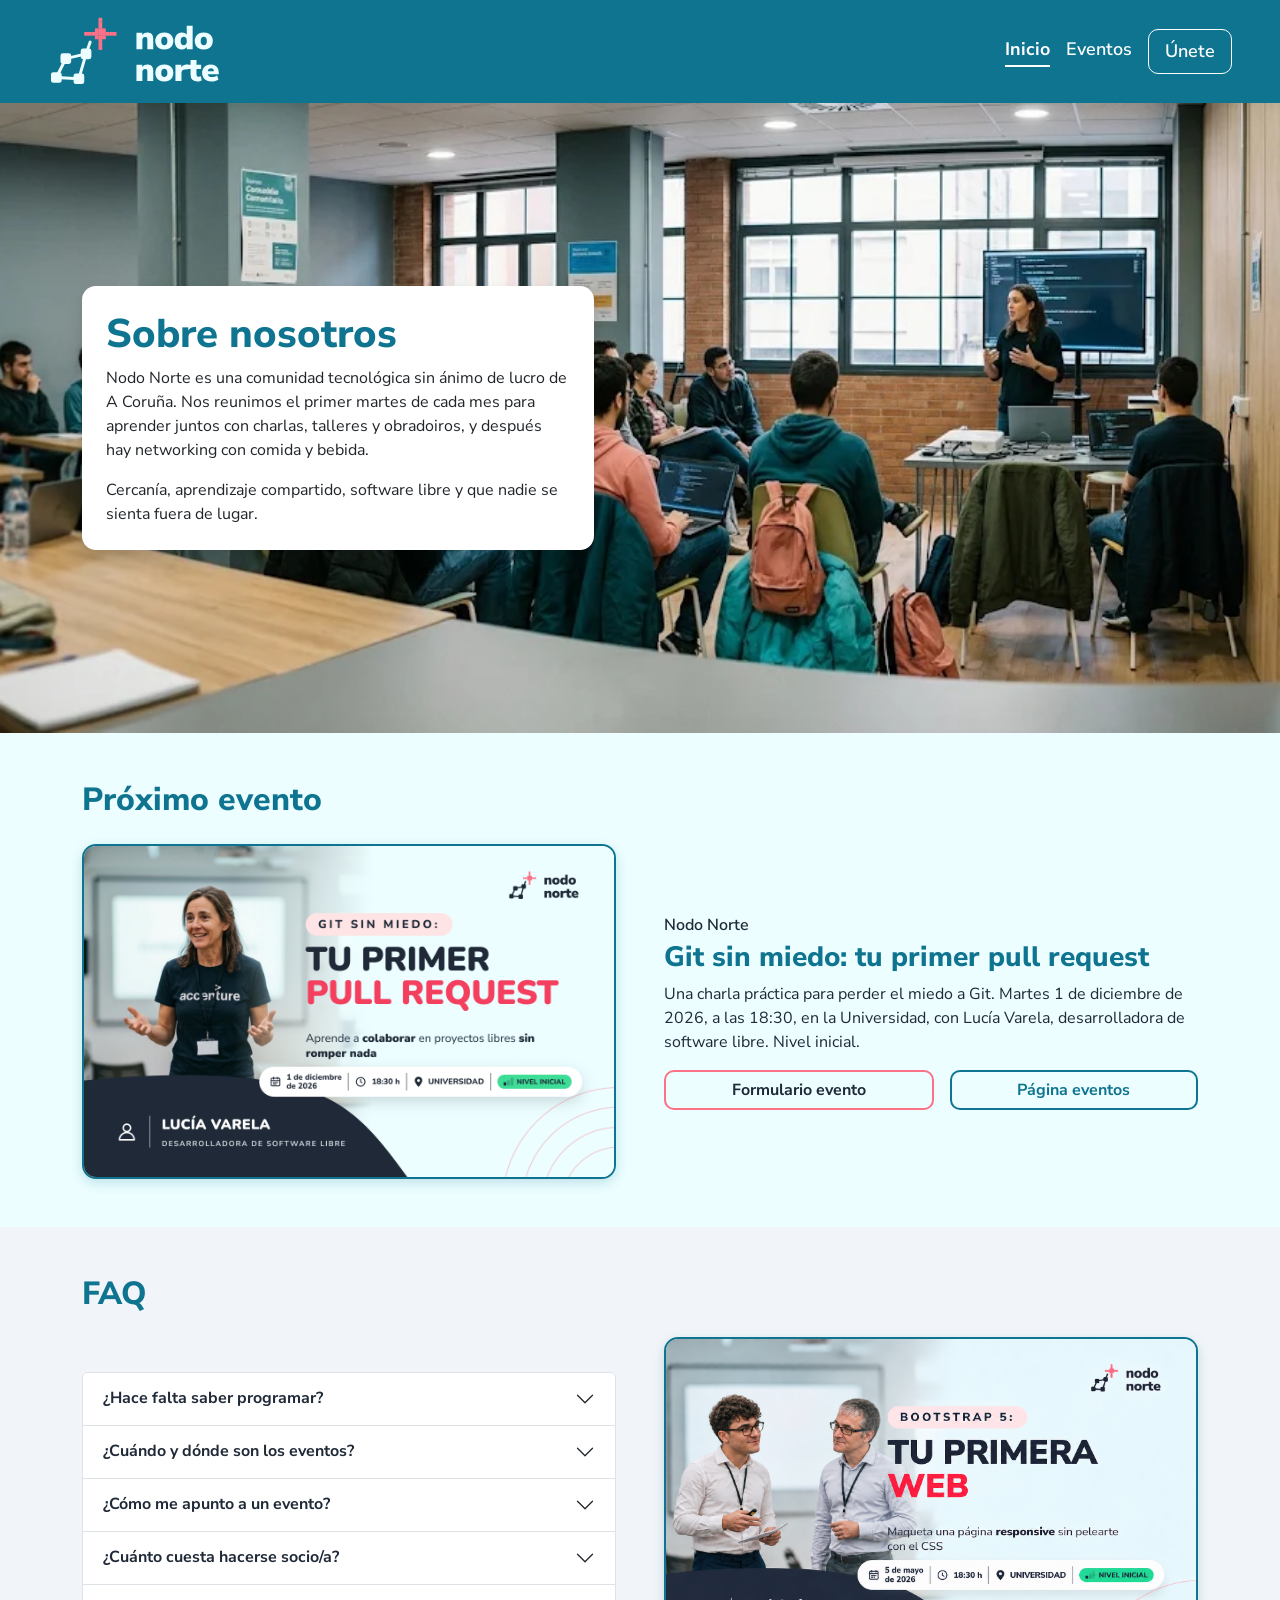
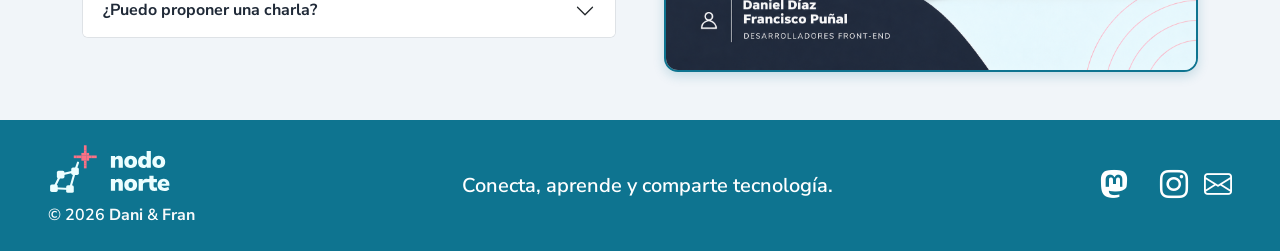
==== commit 6bed842c: "Adapta la navbar y ajusta la rejilla responsive de Eventos" ====
--- a/index.html
+++ b/index.html
@@ -15,24 +15,32 @@
 </head>
 
 <body>
-    <!-- El header ocupa todo el ancho y organiza directamente el logo y el menú.
-         flex-column coloca el logo y el menú en columna por debajo de 576px.
-         flex-sm-row los coloca en fila desde 576px.
-         justify-content-between los separa a ambos lados cuando están en fila.
-         gap-3 los separa 1rem y align-items-center los centra en el eje transversal.
-         px-3 añade 1rem de espacio interior lateral; px-sm-5 lo amplía a 3rem desde sm.
-         py-3 añade 1rem de espacio interior arriba y abajo. -->
-    <header
-        class="container-fluid d-flex flex-column flex-sm-row justify-content-between align-items-center gap-3 px-3 px-sm-5 py-3">
+    <!-- Menú desplegable en móvil y horizontal desde md (768px).
+     El tema oscuro permite ver el botón del menú sobre el fondo turquesa. -->
+    <header class="navbar navbar-expand-md px-3 px-sm-5 py-3" data-bs-theme="dark">
+
         <a href="index.html" class="marca">
             <img src="img/logos/completo/logo-completo-oscuro.svg" alt="Nodo Norte - Comunidad tecnológica">
         </a>
 
-        <!-- Enlaces en fila, separados por 1rem (gap-3) y centrados verticalmente. -->
-        <nav class="d-flex gap-3 align-items-center">
-            <a href="index.html">Inicio</a>
-            <a href="pages/eventos.html">Eventos</a>
-            <a href="pages/unete.html" class="enlace-unete">Únete</a>
+        <!-- Abre y cierra el menú con el JavaScript de Bootstrap -->
+        <button class="navbar-toggler" type="button" data-bs-toggle="collapse" data-bs-target="#menuPrincipal"
+            aria-controls="menuPrincipal" aria-expanded="false" aria-label="Abrir o cerrar el menú">
+            <span class="navbar-toggler-icon"></span>
+        </button>
+
+        <!-- Zona que se oculta en móvil -->
+        <nav class="collapse navbar-collapse justify-content-md-end" id="menuPrincipal"
+            aria-label="Navegación principal">
+
+            <!-- Enlaces en columna en móvil y en fila desde md -->
+            <div class="navbar-nav gap-3 align-items-center py-3 py-md-0">
+                <a href="index.html" class="fw-bold" aria-current="page">
+                    Inicio
+                </a>
+                <a href="pages/eventos.html">Eventos</a>
+                <a href="pages/unete.html" class="enlace-unete">Únete</a>
+            </div>
         </nav>
     </header>
 
--- a/css/estilos.css
+++ b/css/estilos.css
@@ -75,6 +75,17 @@
     background-size: 100% 2px;
 }
 
+/* Mantiene subrayado el enlace de la página actual */
+header nav a[aria-current="page"] {
+    background-size: 100% 2px;
+}
+
+/* Destaca Únete con fondo blanco cuando es la página actual */
+header nav .enlace-unete[aria-current="page"] {
+    background-color: white;
+    color: var(--color-principal);
+}
+
 /* rellenar de blanco y cambiar el texto a turquesa*/
 header nav .enlace-unete:hover {
     background-color: white;
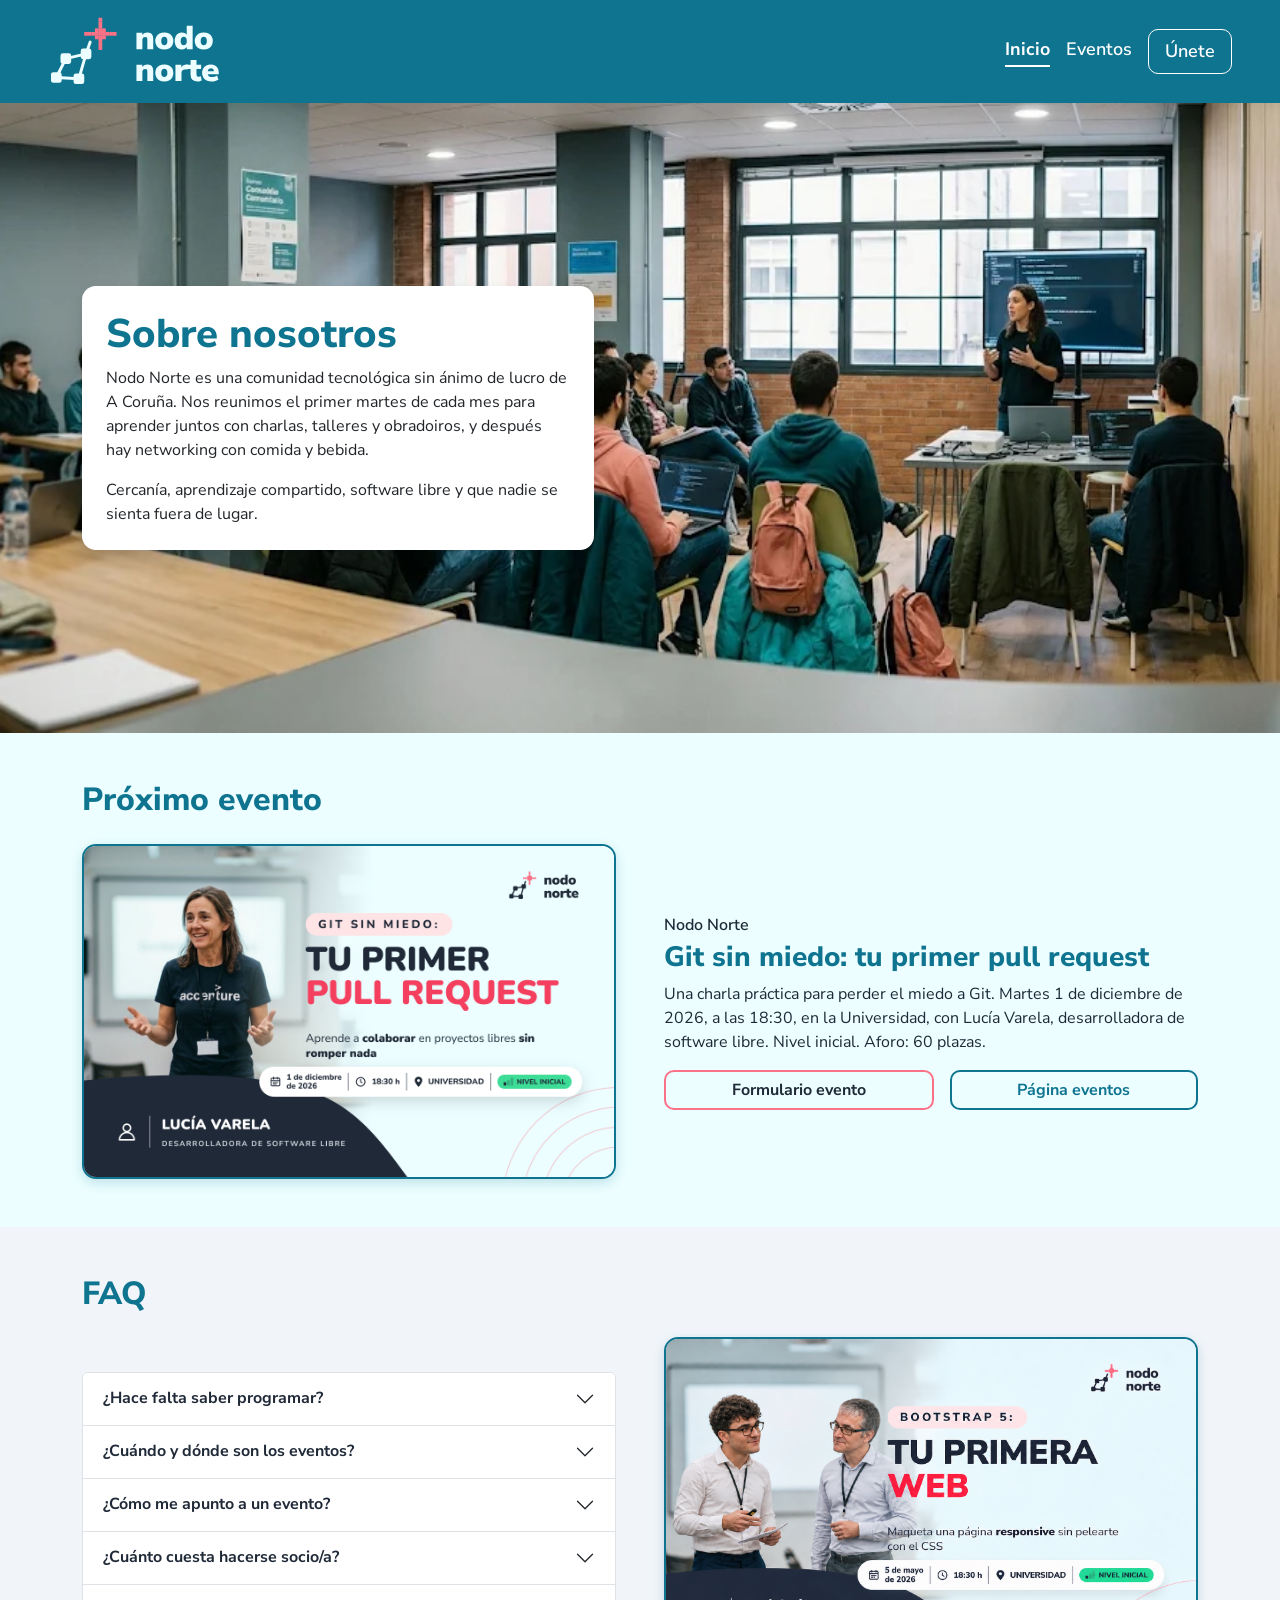
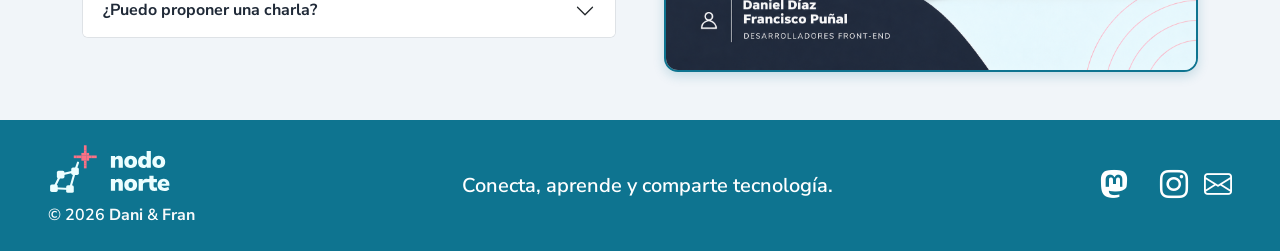
==== commit 3a64af00: "Actualiza el README y añade el aforo del próximo evento" ====
--- a/index.html
+++ b/index.html
@@ -74,7 +74,7 @@
                         <p>
                             Una charla práctica para perder el miedo a Git. Martes 1 de diciembre de 2026,
                             a las 18:30, en la Universidad, con Lucía Varela, desarrolladora de software libre.
-                            Nivel inicial.
+                            Nivel inicial. Aforo: 60 plazas.
                         </p>
                         <div class="d-flex gap-3">
                             <button type="button" class="btn btn-acento flex-fill" data-bs-toggle="modal"
